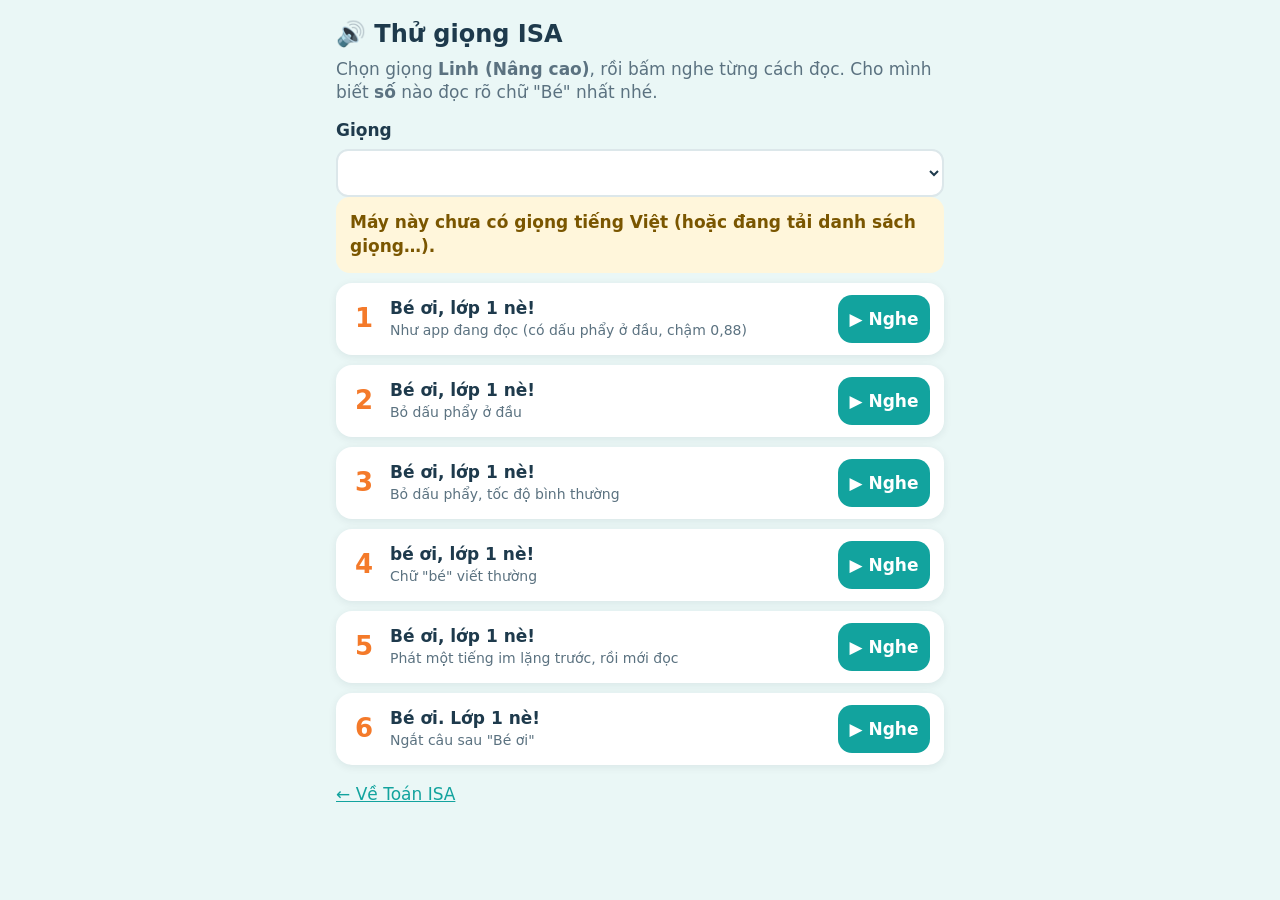
==== voice-test.html @ 9426303c "Add voice-test.html: compare six ways of reading "Bé ơi, lớp 1 nè!" on a chosen voice A diagnostic p" ====
<!doctype html>
<html lang="vi">
<head>
<meta charset="utf-8">
<meta name="viewport" content="width=device-width, initial-scale=1, viewport-fit=cover">
<title>Thử giọng ISA</title>
<style>
  :root { --teal: #12A39E; --ink: #1E3A4C; --ink-2: #5B7280; --line: #DCE7EA; --orange: #F47A2A; }
  * { box-sizing: border-box; }
  body { margin: 0; font: 600 17px/1.4 system-ui, -apple-system, "Segoe UI", sans-serif; color: var(--ink); background: #EAF7F6; }
  main { max-width: 640px; margin: 0 auto; padding: 18px 16px 40px; }
  h1 { font-size: 24px; margin: 0 0 4px; }
  p { margin: 6px 0 14px; color: var(--ink-2); font-weight: 500; }
  label { display: block; font-weight: 800; margin: 14px 0 6px; }
  select { width: 100%; height: 48px; font: inherit; border-radius: 12px; border: 2px solid var(--line); padding: 0 10px; background: #fff; color: var(--ink); }
  .v { display: flex; align-items: center; gap: 12px; background: #fff; border-radius: 16px; padding: 12px 14px; margin: 10px 0; box-shadow: 0 2px 8px rgba(0, 40, 50, .08); }
  .v b { font-size: 26px; color: var(--orange); width: 28px; text-align: center; flex: none; }
  .v div { flex: 1; min-width: 0; }
  .v small { display: block; color: var(--ink-2); font-weight: 500; font-size: 14px; }
  button { height: 48px; min-width: 92px; border: 0; border-radius: 14px; background: var(--teal); color: #fff; font: 800 17px system-ui, sans-serif; flex: none; }
  button:active { transform: translateY(2px); }
  .none { padding: 14px; border-radius: 14px; background: #FFF6DB; color: #7A5600; }
  a { color: var(--teal); }
</style>
</head>
<body>
<main>
  <h1>🔊 Thử giọng ISA</h1>
  <p>Chọn giọng <b>Linh (Nâng cao)</b>, rồi bấm nghe từng cách đọc. Cho mình biết <b>số</b> nào đọc rõ chữ "Bé" nhất nhé.</p>
  <label for="voice">Giọng</label>
  <select id="voice"></select>
  <div id="status"></div>
  <div id="list"></div>
  <p style="margin-top:18px"><a href="./">← Về Toán ISA</a></p>
</main>
<script>
(() => {
  const LINE = 'Bé ơi, lớp 1 nè!';
  // Each way differs in one thing only, so the one that sounds right tells what the voice needs.
  const WAYS = [
    { text: ', ' + LINE, rate: 0.88, what: 'Như app đang đọc (có dấu phẩy ở đầu, chậm 0,88)' },
    { text: LINE, rate: 0.88, what: 'Bỏ dấu phẩy ở đầu' },
    { text: LINE, rate: 1, what: 'Bỏ dấu phẩy, tốc độ bình thường' },
    { text: 'bé ơi, lớp 1 nè!', rate: 0.88, what: 'Chữ "bé" viết thường' },
    { text: LINE, rate: 0.88, warm: true, what: 'Phát một tiếng im lặng trước, rồi mới đọc' },
    { text: 'Bé ơi. Lớp 1 nè!', rate: 0.88, what: 'Ngắt câu sau "Bé ơi"' },
  ];
  const sel = document.getElementById('voice'), list = document.getElementById('list'), status = document.getElementById('status');
  if (!('speechSynthesis' in window)) { list.innerHTML = '<div class="none">Trình duyệt này không đọc được.</div>'; return; }
  let voices = [];
  function load() {
    voices = speechSynthesis.getVoices().filter(v => /^vi/i.test(v.lang));
    const keep = sel.value;
    sel.innerHTML = '';
    voices.forEach((v, i) => { const o = document.createElement('option'); o.value = String(i); o.textContent = v.name; sel.append(o); });
    const enh = voices.findIndex(v => /Nâng cao|Enhanced|Cao cấp|Premium/i.test(v.name));
    sel.value = keep && voices[Number(keep)] ? keep : String(enh >= 0 ? enh : 0);
    status.innerHTML = voices.length ? '' : '<div class="none">Máy này chưa có giọng tiếng Việt (hoặc đang tải danh sách giọng…).</div>';
  }
  function say(w) {
    const v = voices[Number(sel.value)];
    speechSynthesis.cancel();
    let done = false;
    const go = () => {
      if (done) return; done = true;
      const u = new SpeechSynthesisUtterance(w.text.normalize('NFC'));
      u.lang = 'vi-VN'; if (v) u.voice = v; u.pitch = 1; u.rate = w.rate;
      speechSynthesis.speak(u);
    };
    if (w.warm) {
      const s = new SpeechSynthesisUtterance(' . ');
      s.lang = 'vi-VN'; if (v) s.voice = v; s.volume = 0;
      s.onend = go; s.onerror = go;
      speechSynthesis.speak(s);
      setTimeout(go, 900);   // some devices never report the end of a silent line
    } else setTimeout(go, 120);
  }
  WAYS.forEach((w, i) => {
    const row = document.createElement('div'); row.className = 'v';
    row.innerHTML = `<b>${i + 1}</b><div>${w.text.replace(/^, /, '')}<small>${w.what}</small></div>`;
    const b = document.createElement('button'); b.textContent = '▶ Nghe'; b.onclick = () => say(w);
    row.append(b); list.append(row);
  });
  load();
  speechSynthesis.onvoiceschanged = load;
})();
</script>
</body>
</html>
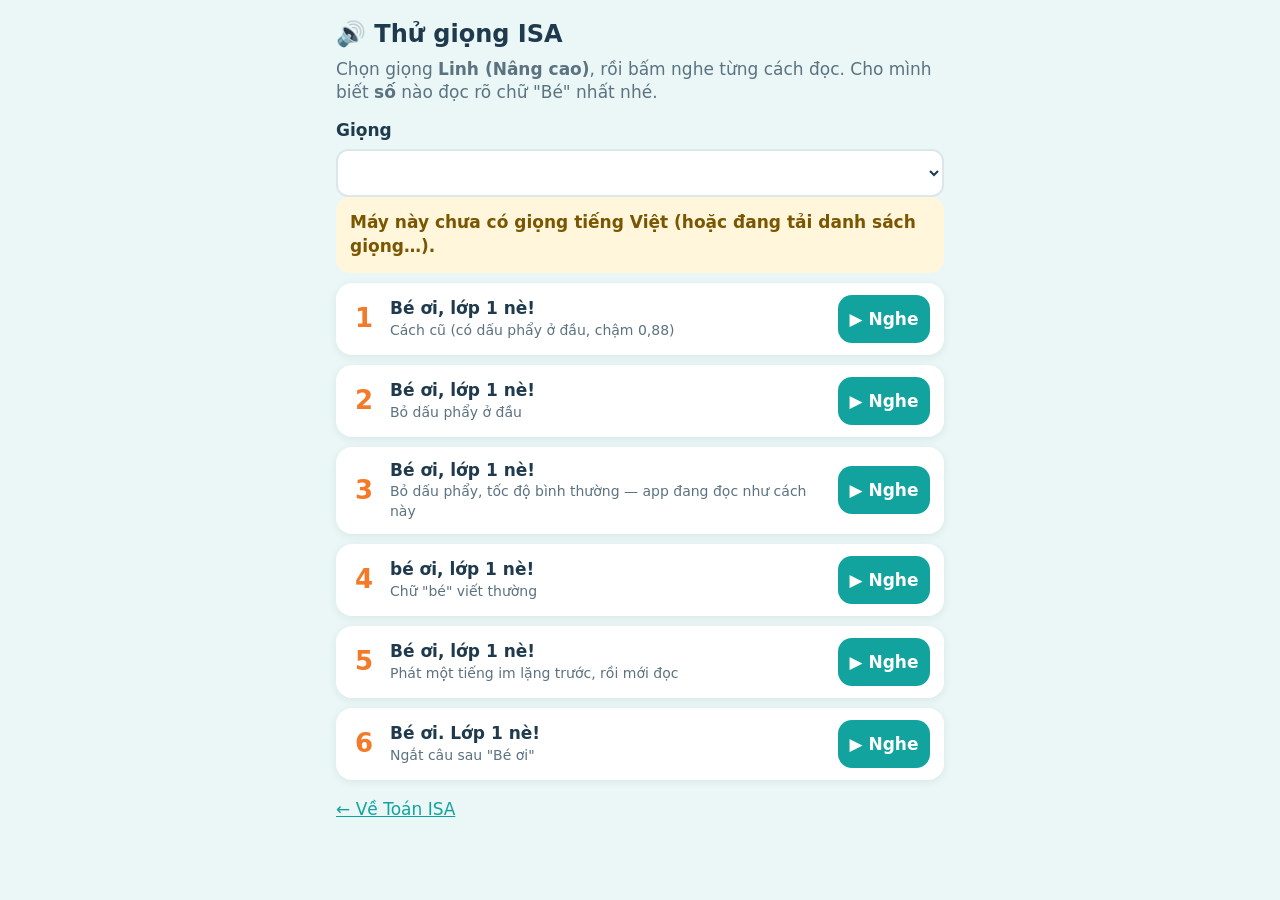
==== commit 1bfeb2fc: "Phone/iPad voices: no leading comma, natural speed User test on voice-test.html: with Linh, way 3 (n" ====
--- a/voice-test.html
+++ b/voice-test.html
@@ -38,9 +38,9 @@
   const LINE = 'Bé ơi, lớp 1 nè!';
   // Each way differs in one thing only, so the one that sounds right tells what the voice needs.
   const WAYS = [
-    { text: ', ' + LINE, rate: 0.88, what: 'Như app đang đọc (có dấu phẩy ở đầu, chậm 0,88)' },
+    { text: ', ' + LINE, rate: 0.88, what: 'Cách cũ (có dấu phẩy ở đầu, chậm 0,88)' },
     { text: LINE, rate: 0.88, what: 'Bỏ dấu phẩy ở đầu' },
-    { text: LINE, rate: 1, what: 'Bỏ dấu phẩy, tốc độ bình thường' },
+    { text: LINE, rate: 1, what: 'Bỏ dấu phẩy, tốc độ bình thường — app đang đọc như cách này' },
     { text: 'bé ơi, lớp 1 nè!', rate: 0.88, what: 'Chữ "bé" viết thường' },
     { text: LINE, rate: 0.88, warm: true, what: 'Phát một tiếng im lặng trước, rồi mới đọc' },
     { text: 'Bé ơi. Lớp 1 nè!', rate: 0.88, what: 'Ngắt câu sau "Bé ơi"' },
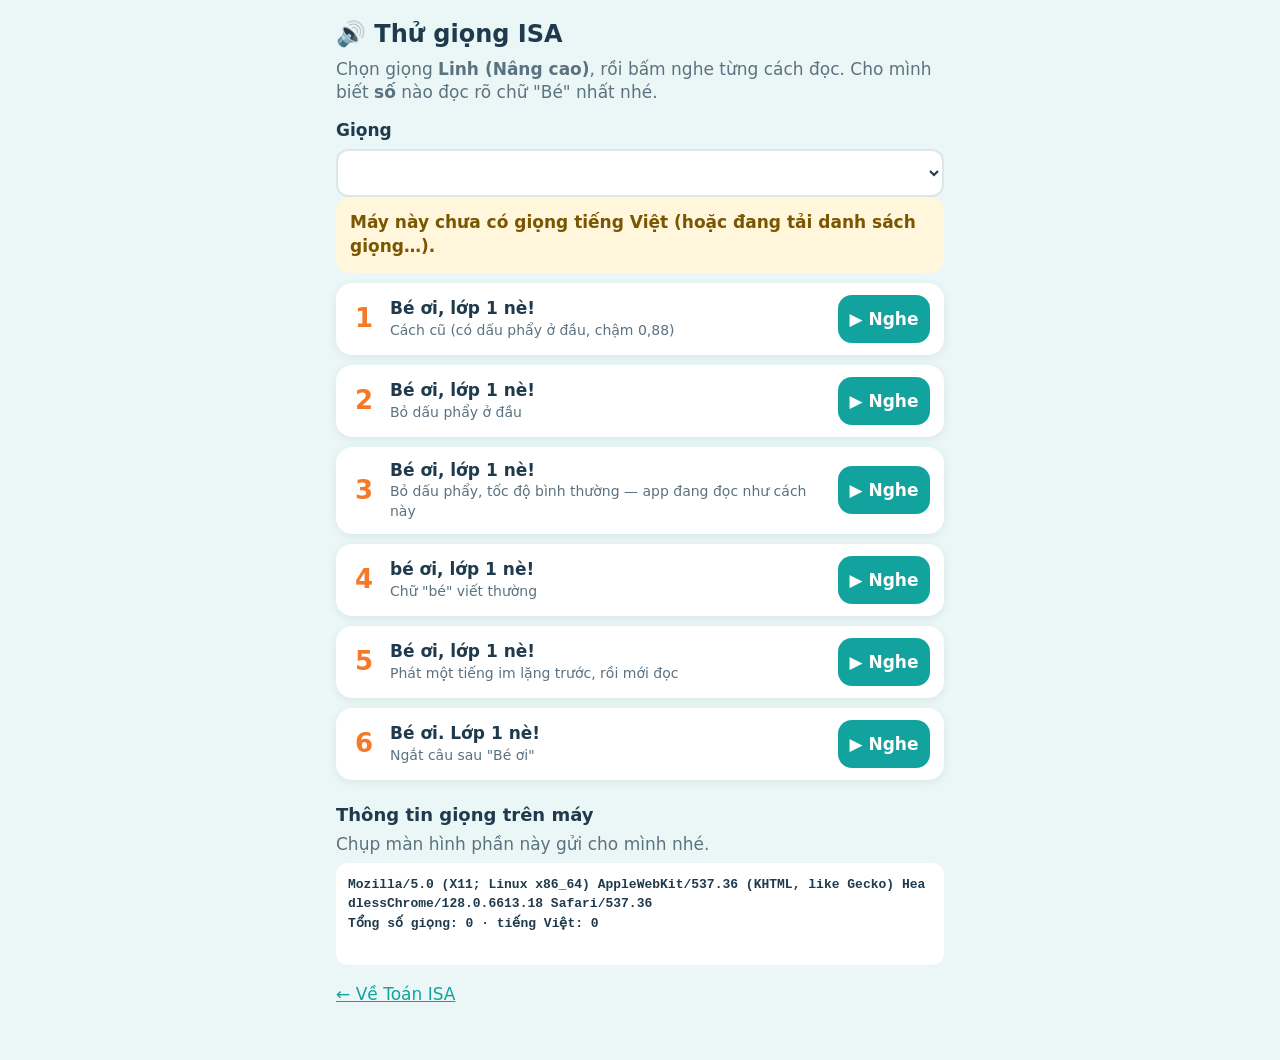
==== commit e604a55b: "voice-test.html: list every Vietnamese voice with its ID, local/online and default flags On the user" ====
--- a/voice-test.html
+++ b/voice-test.html
@@ -30,7 +30,11 @@
   <label for="voice">Giọng</label>
   <select id="voice"></select>
   <div id="status"></div>
+  <p id="uri" style="font-size:13px;margin:6px 2px 0"></p>
   <div id="list"></div>
+  <h2 style="font-size:18px;margin:22px 0 6px">Thông tin giọng trên máy</h2>
+  <p style="margin:0 0 6px">Chụp màn hình phần này gửi cho mình nhé.</p>
+  <pre id="info" style="white-space:pre-wrap;word-break:break-all;background:#fff;border-radius:12px;padding:12px;font-size:13px;line-height:1.5;margin:0"></pre>
   <p style="margin-top:18px"><a href="./">← Về Toán ISA</a></p>
 </main>
 <script>
@@ -45,16 +49,25 @@
     { text: LINE, rate: 0.88, warm: true, what: 'Phát một tiếng im lặng trước, rồi mới đọc' },
     { text: 'Bé ơi. Lớp 1 nè!', rate: 0.88, what: 'Ngắt câu sau "Bé ơi"' },
   ];
-  const sel = document.getElementById('voice'), list = document.getElementById('list'), status = document.getElementById('status');
+  const info = document.getElementById('info');
+  const sel = document.getElementById('voice'), list = document.getElementById('list'), status = document.getElementById('status'), uri = document.getElementById('uri');
+  const showUri = () => { const v = voices[Number(sel.value)]; uri.textContent = v ? 'Mã giọng: ' + (v.voiceURI || '—') : ''; };
+  sel.addEventListener('change', showUri);
   if (!('speechSynthesis' in window)) { list.innerHTML = '<div class="none">Trình duyệt này không đọc được.</div>'; return; }
   let voices = [];
   function load() {
     voices = speechSynthesis.getVoices().filter(v => /^vi/i.test(v.lang));
     const keep = sel.value;
     sel.innerHTML = '';
-    voices.forEach((v, i) => { const o = document.createElement('option'); o.value = String(i); o.textContent = v.name; sel.append(o); });
-    const enh = voices.findIndex(v => /Nâng cao|Enhanced|Cao cấp|Premium/i.test(v.name));
+    // iPhone/iPad call both voices "Linh": the system ID (voiceURI) says which one was downloaded
+    const tag = v => { const s = v.name + ' ' + (v.voiceURI || ''); return /Premium|Cao cấp/i.test(s) ? 'Cao cấp' : /Enhanced|Nâng cao/i.test(s) ? 'Nâng cao' : /compact/i.test(s) ? 'thường (có sẵn)' : ''; };
+    voices.forEach((v, i) => { const o = document.createElement('option'); o.value = String(i); const t = tag(v); o.textContent = v.name + (t && !v.name.includes(t) ? ' — ' + t : ''); sel.append(o); });
+    const enh = voices.findIndex(v => /Nâng cao|Cao cấp/.test(tag(v)));
     sel.value = keep && voices[Number(keep)] ? keep : String(enh >= 0 ? enh : 0);
+    const all = speechSynthesis.getVoices();
+    info.textContent = navigator.userAgent + '\n' + `Tổng số giọng: ${all.length} · tiếng Việt: ${voices.length}` + '\n\n' +
+      voices.map((v, i) => `${i + 1}. ${v.name} · ${v.lang}` + '\n   mã: ' + v.voiceURI + '\n   ' + (v.localService ? 'trong máy' : 'qua mạng') + (v.default ? ' · mặc định' : '')).join('\n\n');
+    showUri();
     status.innerHTML = voices.length ? '' : '<div class="none">Máy này chưa có giọng tiếng Việt (hoặc đang tải danh sách giọng…).</div>';
   }
   function say(w) {
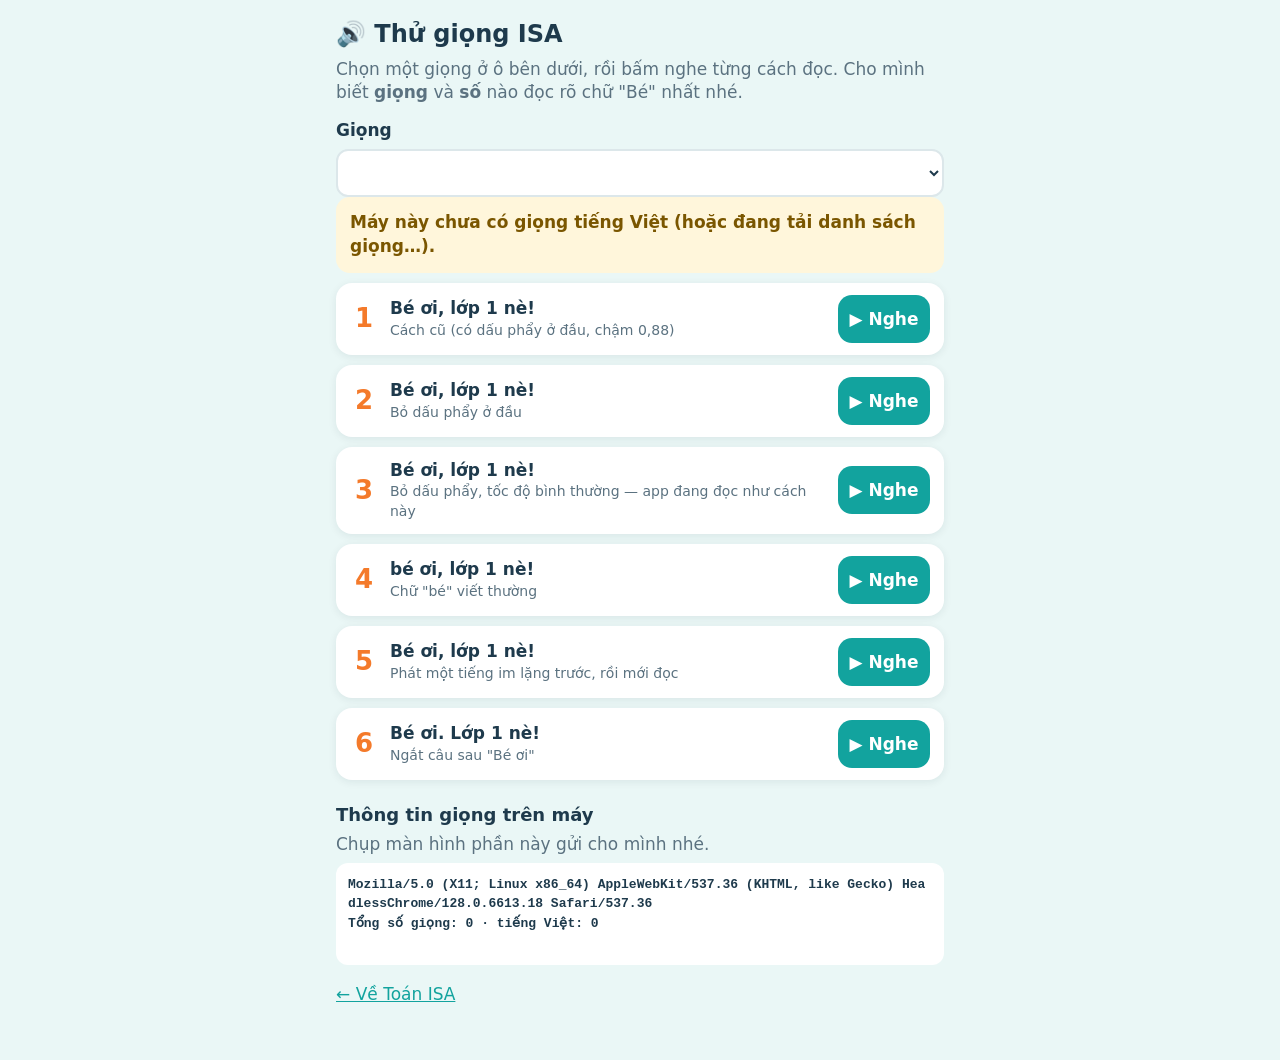
==== commit 1507586e: "iPhone/iPad: name the two built-in Linh voices "nhẹ" and "chuẩn", default to "nhẹ" The user's iPhone" ====
--- a/voice-test.html
+++ b/voice-test.html
@@ -26,7 +26,7 @@
 <body>
 <main>
   <h1>🔊 Thử giọng ISA</h1>
-  <p>Chọn giọng <b>Linh (Nâng cao)</b>, rồi bấm nghe từng cách đọc. Cho mình biết <b>số</b> nào đọc rõ chữ "Bé" nhất nhé.</p>
+  <p>Chọn một giọng ở ô bên dưới, rồi bấm nghe từng cách đọc. Cho mình biết <b>giọng</b> và <b>số</b> nào đọc rõ chữ "Bé" nhất nhé.</p>
   <label for="voice">Giọng</label>
   <select id="voice"></select>
   <div id="status"></div>
@@ -60,7 +60,7 @@
     const keep = sel.value;
     sel.innerHTML = '';
     // iPhone/iPad call both voices "Linh": the system ID (voiceURI) says which one was downloaded
-    const tag = v => { const s = v.name + ' ' + (v.voiceURI || ''); return /Premium|Cao cấp/i.test(s) ? 'Cao cấp' : /Enhanced|Nâng cao/i.test(s) ? 'Nâng cao' : /compact/i.test(s) ? 'thường (có sẵn)' : ''; };
+    const tag = v => { const s = v.name + ' ' + (v.voiceURI || ''); return /Premium|Cao cấp/i.test(s) ? 'Cao cấp' : /Enhanced|Nâng cao/i.test(s) ? 'Nâng cao' : /super-compact/i.test(s) ? 'nhẹ' : /compact/i.test(s) ? 'chuẩn' : ''; };
     voices.forEach((v, i) => { const o = document.createElement('option'); o.value = String(i); const t = tag(v); o.textContent = v.name + (t && !v.name.includes(t) ? ' — ' + t : ''); sel.append(o); });
     const enh = voices.findIndex(v => /Nâng cao|Cao cấp/.test(tag(v)));
     sel.value = keep && voices[Number(keep)] ? keep : String(enh >= 0 ? enh : 0);
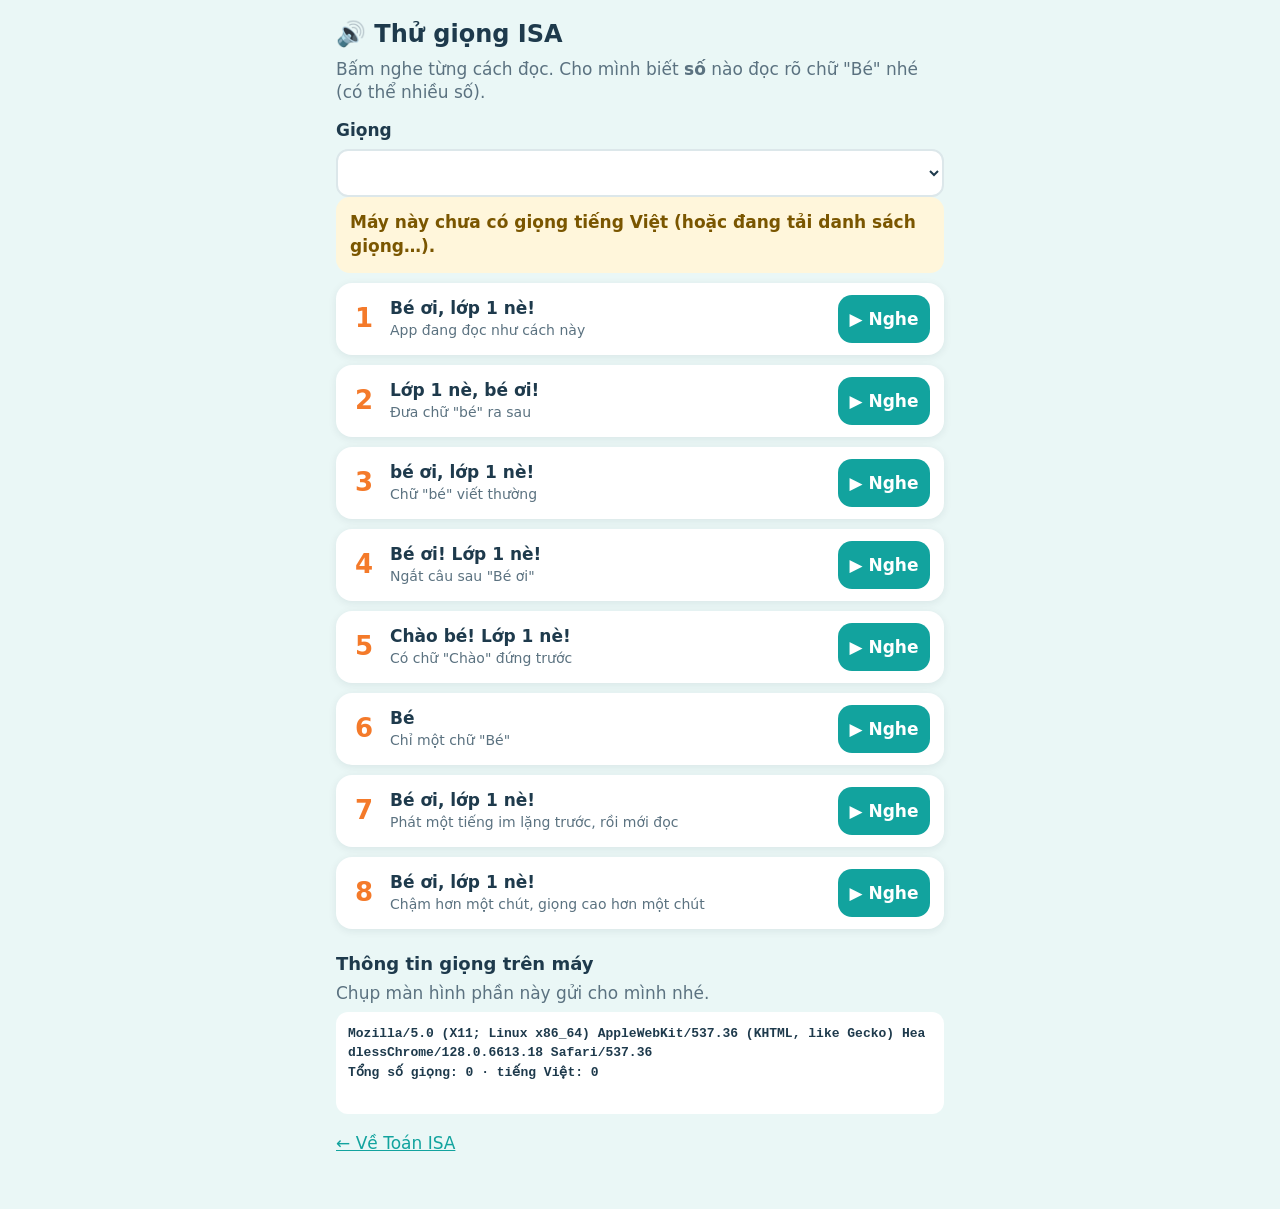
==== commit 5e26bd4a: "Bring back voice-test.html for the iPad, with wording/position variants The iPad offers websites a s" ====
--- a/voice-test.html
+++ b/voice-test.html
@@ -26,7 +26,7 @@
 <body>
 <main>
   <h1>🔊 Thử giọng ISA</h1>
-  <p>Chọn một giọng ở ô bên dưới, rồi bấm nghe từng cách đọc. Cho mình biết <b>giọng</b> và <b>số</b> nào đọc rõ chữ "Bé" nhất nhé.</p>
+  <p>Bấm nghe từng cách đọc. Cho mình biết <b>số</b> nào đọc rõ chữ "Bé" nhé (có thể nhiều số).</p>
   <label for="voice">Giọng</label>
   <select id="voice"></select>
   <div id="status"></div>
@@ -42,12 +42,14 @@
   const LINE = 'Bé ơi, lớp 1 nè!';
   // Each way differs in one thing only, so the one that sounds right tells what the voice needs.
   const WAYS = [
-    { text: ', ' + LINE, rate: 0.88, what: 'Cách cũ (có dấu phẩy ở đầu, chậm 0,88)' },
-    { text: LINE, rate: 0.88, what: 'Bỏ dấu phẩy ở đầu' },
-    { text: LINE, rate: 1, what: 'Bỏ dấu phẩy, tốc độ bình thường — app đang đọc như cách này' },
-    { text: 'bé ơi, lớp 1 nè!', rate: 0.88, what: 'Chữ "bé" viết thường' },
-    { text: LINE, rate: 0.88, warm: true, what: 'Phát một tiếng im lặng trước, rồi mới đọc' },
-    { text: 'Bé ơi. Lớp 1 nè!', rate: 0.88, what: 'Ngắt câu sau "Bé ơi"' },
+    { text: LINE, rate: 1, what: 'App đang đọc như cách này' },
+    { text: 'Lớp 1 nè, bé ơi!', rate: 1, what: 'Đưa chữ "bé" ra sau' },
+    { text: 'bé ơi, lớp 1 nè!', rate: 1, what: 'Chữ "bé" viết thường' },
+    { text: 'Bé ơi! Lớp 1 nè!', rate: 1, what: 'Ngắt câu sau "Bé ơi"' },
+    { text: 'Chào bé! Lớp 1 nè!', rate: 1, what: 'Có chữ "Chào" đứng trước' },
+    { text: 'Bé', rate: 1, what: 'Chỉ một chữ "Bé"' },
+    { text: LINE, rate: 1, warm: true, what: 'Phát một tiếng im lặng trước, rồi mới đọc' },
+    { text: LINE, rate: 0.9, pitch: 1.1, what: 'Chậm hơn một chút, giọng cao hơn một chút' },
   ];
   const info = document.getElementById('info');
   const sel = document.getElementById('voice'), list = document.getElementById('list'), status = document.getElementById('status'), uri = document.getElementById('uri');
@@ -77,7 +79,7 @@
     const go = () => {
       if (done) return; done = true;
       const u = new SpeechSynthesisUtterance(w.text.normalize('NFC'));
-      u.lang = 'vi-VN'; if (v) u.voice = v; u.pitch = 1; u.rate = w.rate;
+      u.lang = 'vi-VN'; if (v) u.voice = v; u.pitch = w.pitch || 1; u.rate = w.rate;
       speechSynthesis.speak(u);
     };
     if (w.warm) {
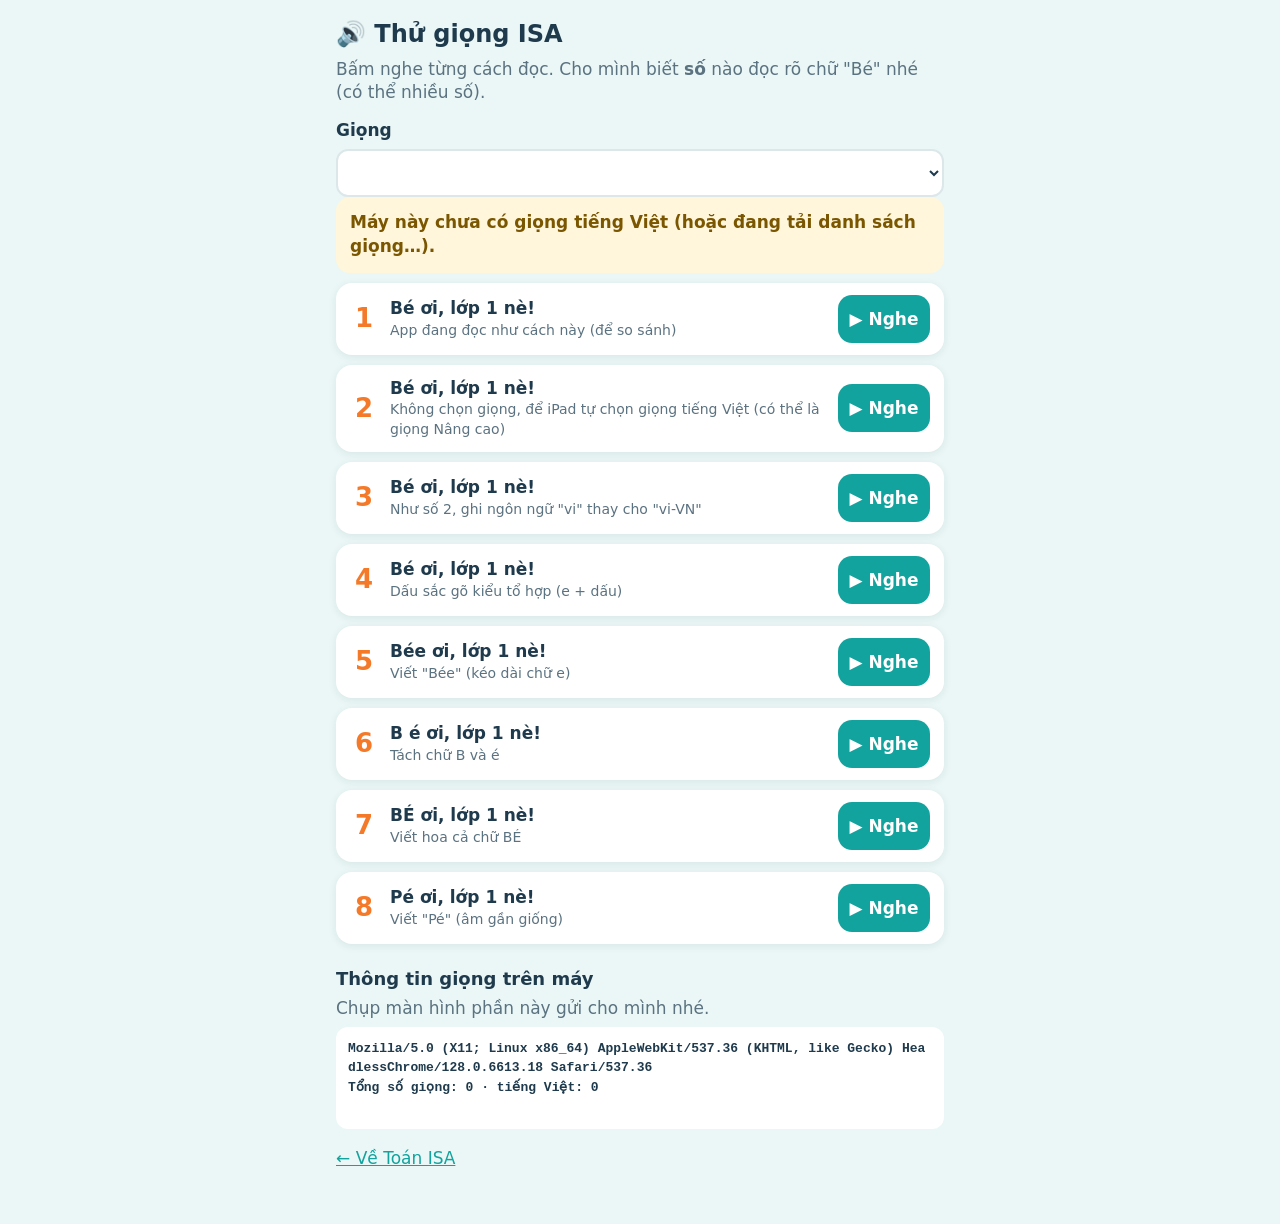
==== commit 6be337dc: "voice-test.html: iPad round 2 — let iOS pick the voice, and respell "Bé" On the iPad every wording s" ====
--- a/voice-test.html
+++ b/voice-test.html
@@ -42,14 +42,14 @@
   const LINE = 'Bé ơi, lớp 1 nè!';
   // Each way differs in one thing only, so the one that sounds right tells what the voice needs.
   const WAYS = [
-    { text: LINE, rate: 1, what: 'App đang đọc như cách này' },
-    { text: 'Lớp 1 nè, bé ơi!', rate: 1, what: 'Đưa chữ "bé" ra sau' },
-    { text: 'bé ơi, lớp 1 nè!', rate: 1, what: 'Chữ "bé" viết thường' },
-    { text: 'Bé ơi! Lớp 1 nè!', rate: 1, what: 'Ngắt câu sau "Bé ơi"' },
-    { text: 'Chào bé! Lớp 1 nè!', rate: 1, what: 'Có chữ "Chào" đứng trước' },
-    { text: 'Bé', rate: 1, what: 'Chỉ một chữ "Bé"' },
-    { text: LINE, rate: 1, warm: true, what: 'Phát một tiếng im lặng trước, rồi mới đọc' },
-    { text: LINE, rate: 0.9, pitch: 1.1, what: 'Chậm hơn một chút, giọng cao hơn một chút' },
+    { text: LINE, rate: 1, what: 'App đang đọc như cách này (để so sánh)' },
+    { text: LINE, rate: 1, noVoice: true, what: 'Không chọn giọng, để iPad tự chọn giọng tiếng Việt (có thể là giọng Nâng cao)' },
+    { text: LINE, rate: 1, noVoice: true, lang: 'vi', what: 'Như số 2, ghi ngôn ngữ "vi" thay cho "vi-VN"' },
+    { text: 'Bé ơi, lớp 1 nè!', nfd: true, rate: 1, what: 'Dấu sắc gõ kiểu tổ hợp (e + dấu)' },
+    { text: 'Bée ơi, lớp 1 nè!', rate: 1, what: 'Viết "Bée" (kéo dài chữ e)' },
+    { text: 'B é ơi, lớp 1 nè!', rate: 1, what: 'Tách chữ B và é' },
+    { text: 'BÉ ơi, lớp 1 nè!', rate: 1, what: 'Viết hoa cả chữ BÉ' },
+    { text: 'Pé ơi, lớp 1 nè!', rate: 1, what: 'Viết "Pé" (âm gần giống)' },
   ];
   const info = document.getElementById('info');
   const sel = document.getElementById('voice'), list = document.getElementById('list'), status = document.getElementById('status'), uri = document.getElementById('uri');
@@ -78,8 +78,8 @@
     let done = false;
     const go = () => {
       if (done) return; done = true;
-      const u = new SpeechSynthesisUtterance(w.text.normalize('NFC'));
-      u.lang = 'vi-VN'; if (v) u.voice = v; u.pitch = w.pitch || 1; u.rate = w.rate;
+      const u = new SpeechSynthesisUtterance(w.nfd ? w.text : w.text.normalize('NFC'));
+      u.lang = w.lang || 'vi-VN'; if (v && !w.noVoice) u.voice = v; u.pitch = w.pitch || 1; u.rate = w.rate;
       speechSynthesis.speak(u);
     };
     if (w.warm) {
